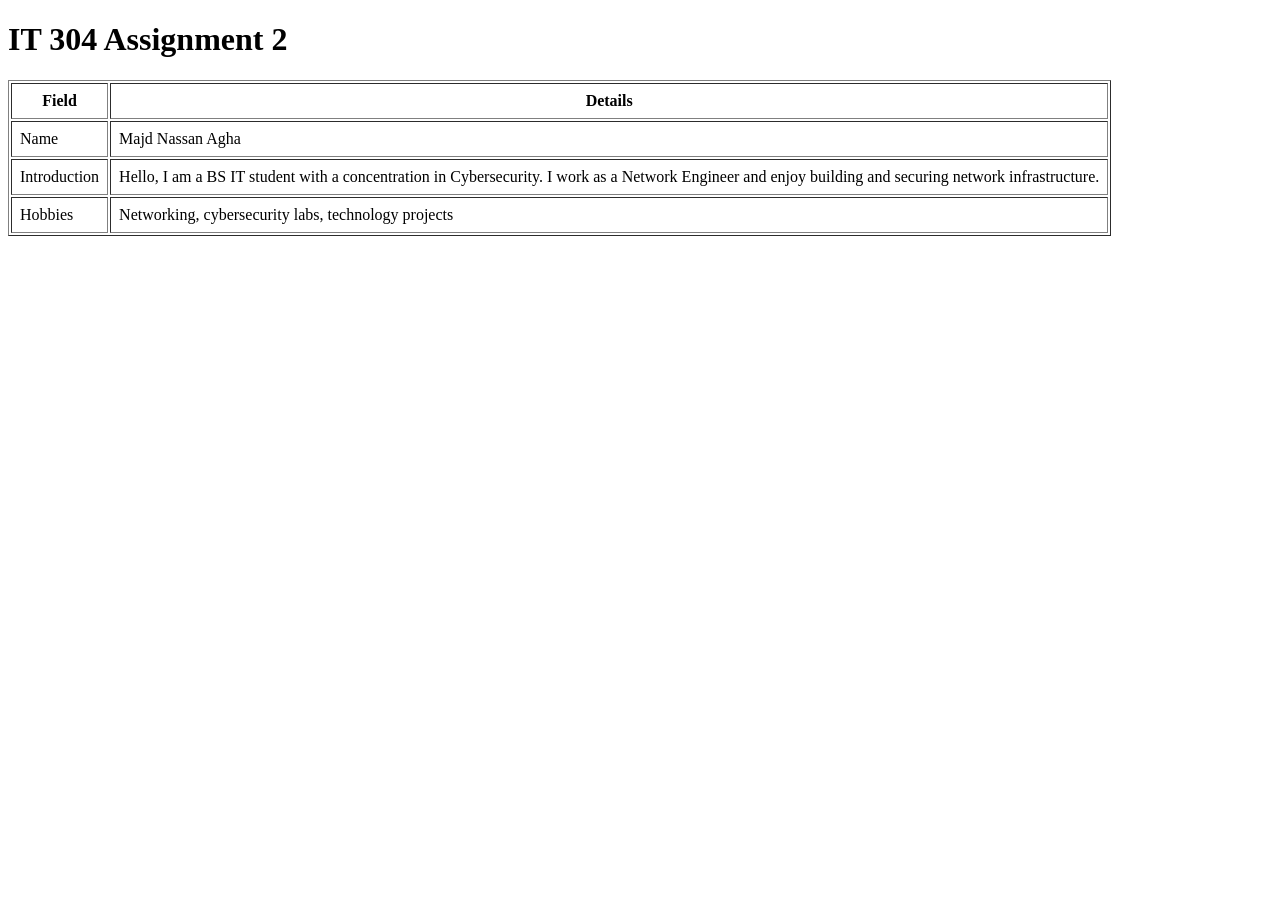
==== index.html @ 6ccf08bb "Add homepage for IT304 Assignment 2" ====
<!doctype html>
<html>
<head>
  <title>Majd Nassan Agha | IT304</title>
</head>
<body>

<h1>IT 304 Assignment 2</h1>

<table border="1" cellpadding="8">
  <tr>
    <th>Field</th>
    <th>Details</th>
  </tr>
  <tr>
    <td>Name</td>
    <td>Majd Nassan Agha</td>
  </tr>
  <tr>
    <td>Introduction</td>
    <td>Hello, I am a BS IT student with a concentration in Cybersecurity. I work as a Network Engineer and enjoy building and securing network infrastructure.</td>
  </tr>
  <tr>
    <td>Hobbies</td>
    <td>Networking, cybersecurity labs, technology projects</td>
  </tr>
</table>

</body>
</html>
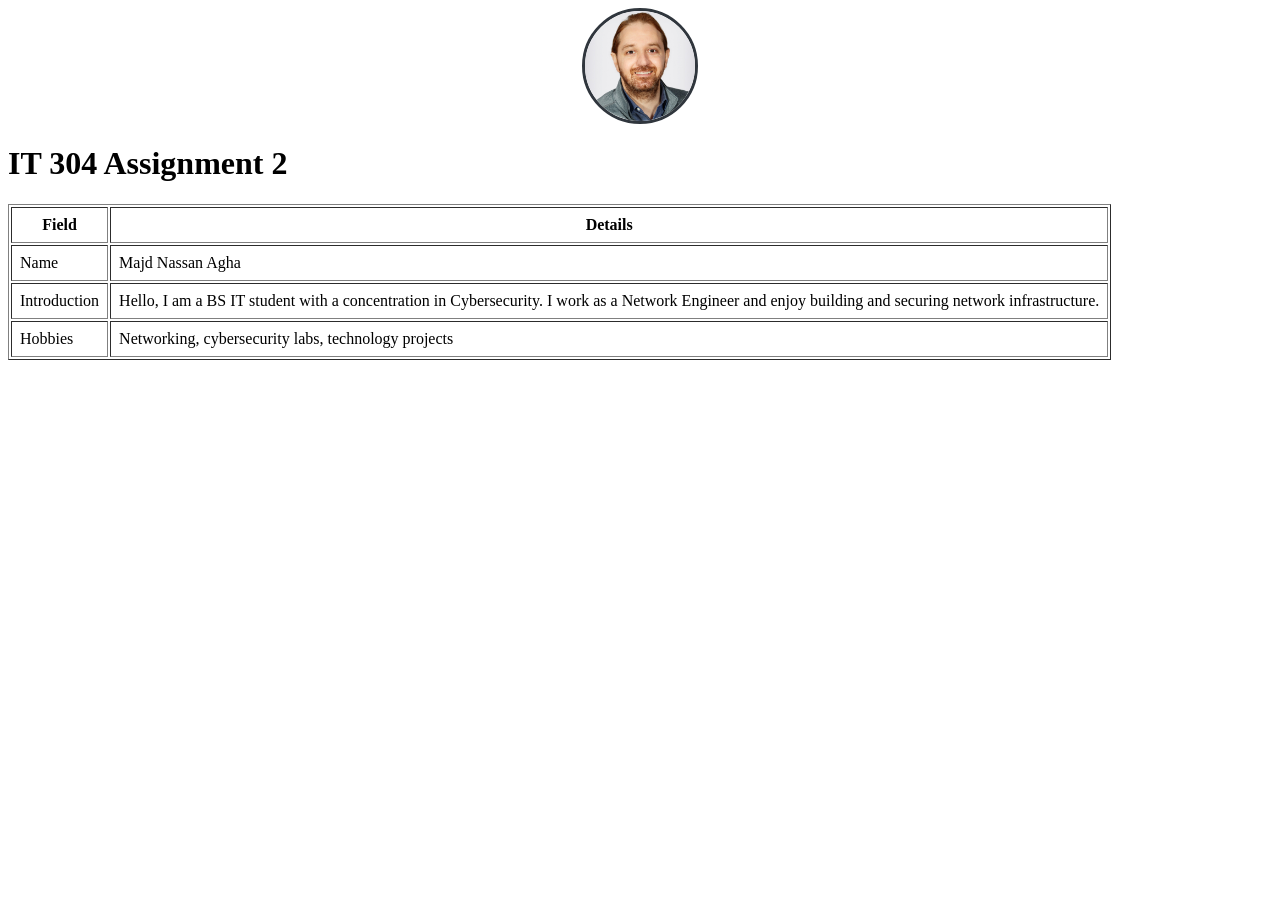
==== commit 42e3934c: "Fix body tag and duplicate heading" ====
--- a/index.html
+++ b/index.html
@@ -4,6 +4,9 @@
   <title>Majd Nassan Agha | IT304</title>
 </head>
 <body>
+
+<img src="profile.jpg" alt="Majd Nassan Agha" style="width:110px; height:110px; border-radius:50%; display:block; margin:0 auto 20px auto; border:3px solid #30363d;">
+
 
 <h1>IT 304 Assignment 2</h1>
 
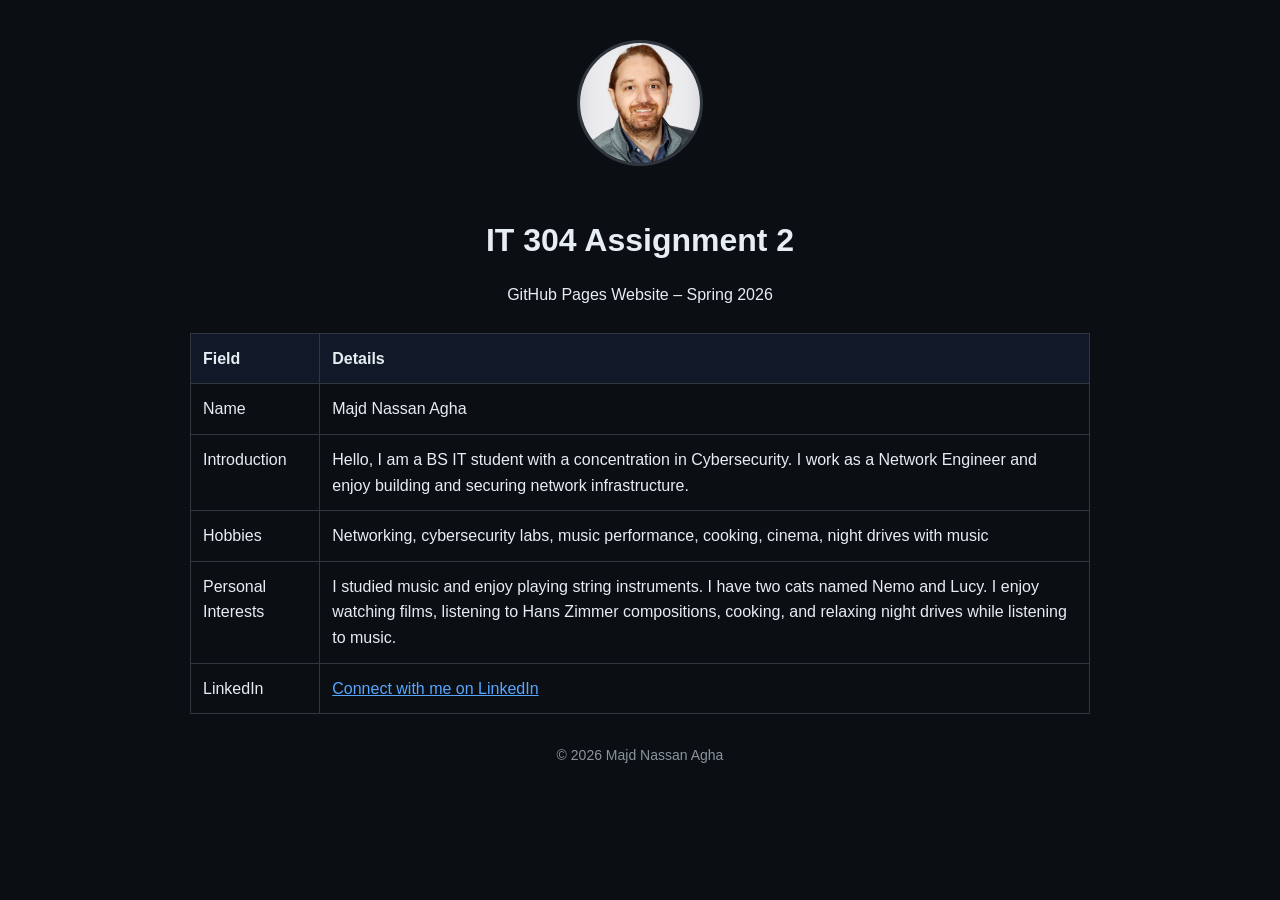
==== commit 831f0329: "Finalize professional homepage design" ====
--- a/index.html
+++ b/index.html
@@ -1,33 +1,123 @@
 <!doctype html>
-<html>
+<html lang="en">
 <head>
+  <meta charset="utf-8">
+  <meta name="viewport" content="width=device-width, initial-scale=1">
   <title>Majd Nassan Agha | IT304</title>
+
+  <style>
+    body {
+      font-family: Arial, sans-serif;
+      background-color: #0b0f14;
+      color: #e6edf3;
+      margin: 40px;
+      line-height: 1.6;
+    }
+
+    .container {
+      max-width: 900px;
+      margin: auto;
+      text-align: center;
+    }
+
+    img {
+      width: 120px;
+      height: 120px;
+      border-radius: 50%;
+      border: 3px solid #30363d;
+      margin-bottom: 20px;
+    }
+
+    h1 {
+      margin-bottom: 10px;
+    }
+
+    table {
+      width: 100%;
+      border-collapse: collapse;
+      margin-top: 25px;
+      text-align: left;
+    }
+
+    th, td {
+      border: 1px solid #30363d;
+      padding: 12px;
+      vertical-align: top;
+    }
+
+    th {
+      background-color: #111827;
+    }
+
+    .footer {
+      margin-top: 30px;
+      font-size: 14px;
+      color: #8b949e;
+    }
+  </style>
 </head>
+
 <body>
 
-<img src="profile.jpg" alt="Majd Nassan Agha" style="width:110px; height:110px; border-radius:50%; display:block; margin:0 auto 20px auto; border:3px solid #30363d;">
+<div class="container">
 
+  <img src="profile.jpg" alt="Majd Nassan Agha">
 
-<h1>IT 304 Assignment 2</h1>
+  <h1>IT 304 Assignment 2</h1>
+  <p>GitHub Pages Website – Spring 2026</p>
 
-<table border="1" cellpadding="8">
-  <tr>
-    <th>Field</th>
-    <th>Details</th>
-  </tr>
-  <tr>
-    <td>Name</td>
-    <td>Majd Nassan Agha</td>
-  </tr>
-  <tr>
-    <td>Introduction</td>
-    <td>Hello, I am a BS IT student with a concentration in Cybersecurity. I work as a Network Engineer and enjoy building and securing network infrastructure.</td>
-  </tr>
-  <tr>
-    <td>Hobbies</td>
-    <td>Networking, cybersecurity labs, technology projects</td>
-  </tr>
-</table>
+  <table>
+    <tr>
+      <th>Field</th>
+      <th>Details</th>
+    </tr>
+
+    <tr>
+      <td>Name</td>
+      <td>Majd Nassan Agha</td>
+    </tr>
+
+    <tr>
+      <td>Introduction</td>
+      <td>
+        Hello, I am a BS IT student with a concentration in Cybersecurity.
+        I work as a Network Engineer and enjoy building and securing network infrastructure.
+      </td>
+    </tr>
+
+    <tr>
+      <td>Hobbies</td>
+      <td>
+        Networking, cybersecurity labs, music performance, cooking, cinema, night drives with music
+      </td>
+    </tr>
+
+    <tr>
+      <td>Personal Interests</td>
+      <td>
+        I studied music and enjoy playing string instruments.
+        I have two cats named Nemo and Lucy.
+        I enjoy watching films, listening to Hans Zimmer compositions,
+        cooking, and relaxing night drives while listening to music.
+      </td>
+    </tr>
+
+    <tr>
+      <td>LinkedIn</td>
+      <td>
+        <a href="https://www.linkedin.com/in/majd-nassan-agha-2a754b290/" target="_blank" style="color:#58a6ff;">
+          Connect with me on LinkedIn
+        </a>
+      </td>
+    </tr>
+
+  </table>
+
+  <div class="footer">
+    © 2026 Majd Nassan Agha
+  </div>
+
+</div>
 
 </body>
 </html>
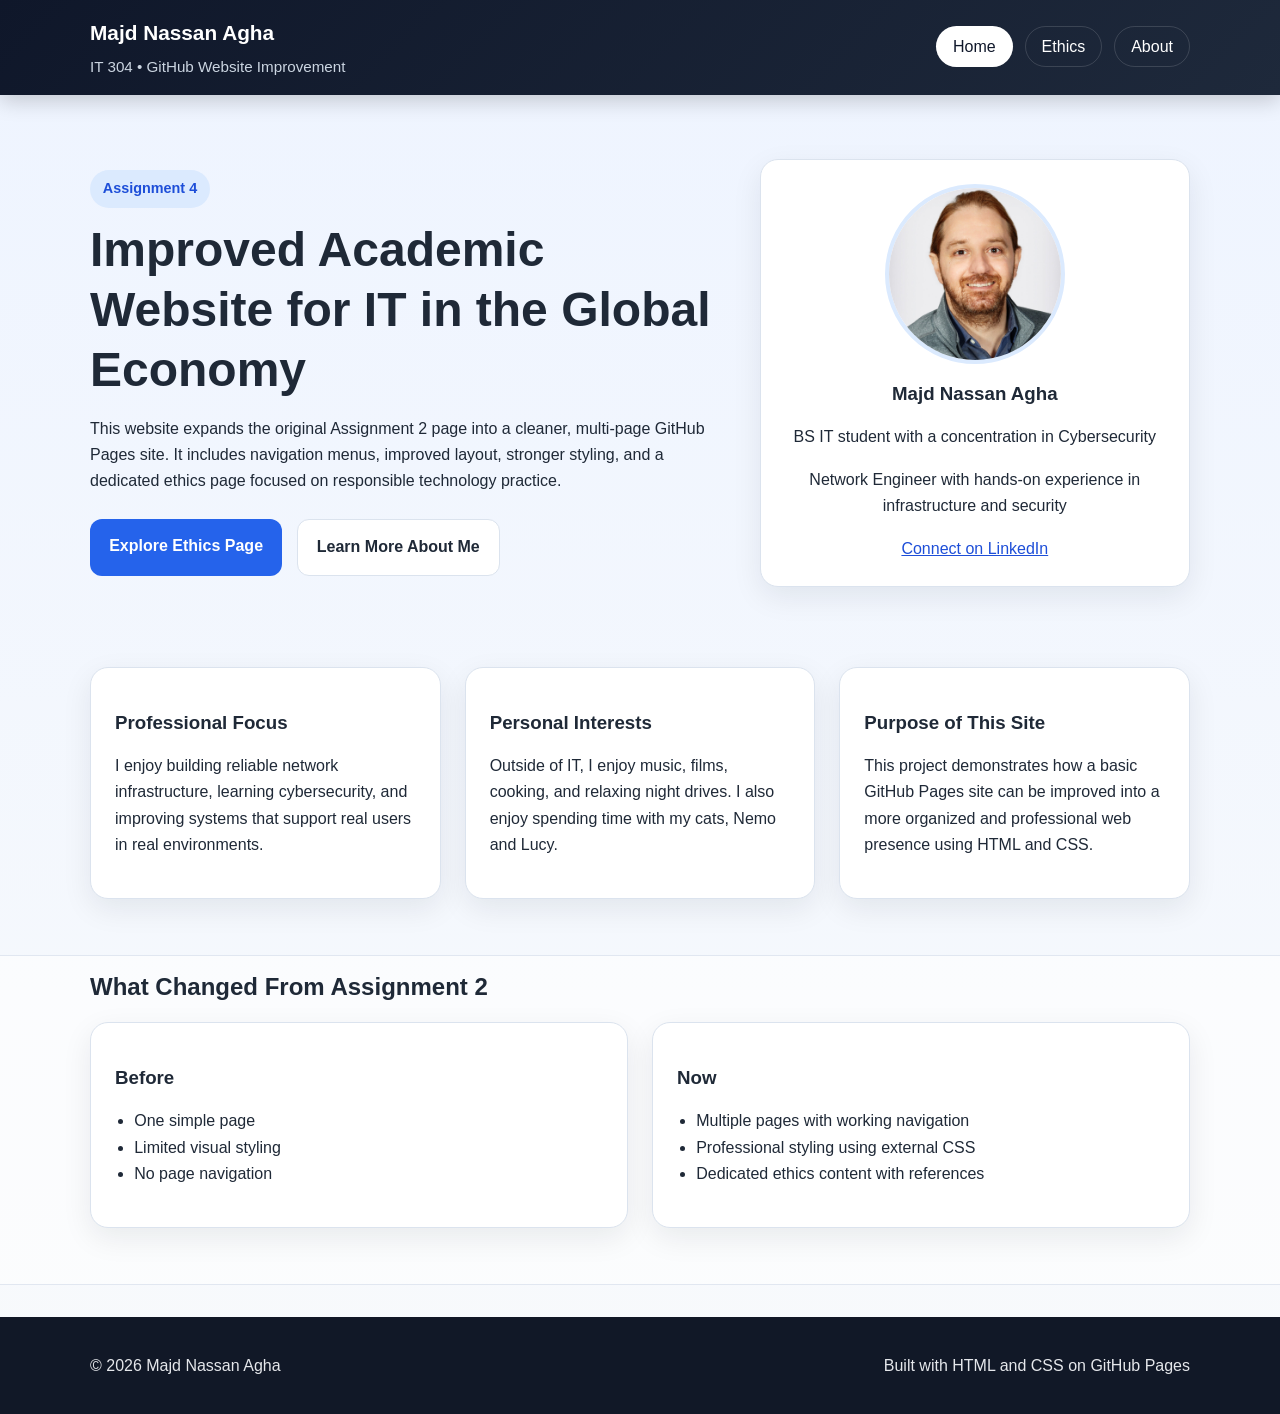
==== commit 668cc1de: "Assignment 4 website update" ====
--- a/index.html
+++ b/index.html
@@ -1,123 +1,111 @@
-<!doctype html>
+<!DOCTYPE html>
 <html lang="en">
 <head>
-  <meta charset="utf-8">
-  <meta name="viewport" content="width=device-width, initial-scale=1">
-  <title>Majd Nassan Agha | IT304</title>
+  <meta charset="UTF-8" />
+  <meta name="viewport" content="width=device-width, initial-scale=1.0" />
+  <title>Majd Nassan Agha | IT 304 Assignment 4</title>
+  <link rel="stylesheet" href="styles.css" />
+</head>
+<body>
+  <header class="site-header">
+    <div class="container nav-wrap">
+      <div>
+        <h1 class="logo">Majd Nassan Agha</h1>
+        <p class="tagline">IT 304 • GitHub Website Improvement</p>
+      </div>
+      <nav>
+        <ul class="nav-menu">
+          <li><a class="active" href="index.html">Home</a></li>
+          <li><a href="ethics.html">Ethics</a></li>
+          <li><a href="about.html">About</a></li>
+        </ul>
+      </nav>
+    </div>
+  </header>
 
-  <style>
-    body {
-      font-family: Arial, sans-serif;
-      background-color: #0b0f14;
-      color: #e6edf3;
-      margin: 40px;
-      line-height: 1.6;
-    }
+  <main>
+    <section class="hero">
+      <div class="container hero-grid">
+        <div>
+          <span class="pill">Assignment 4</span>
+          <h2>Improved Academic Website for IT in the Global Economy</h2>
+          <p>
+            This website expands the original Assignment 2 page into a cleaner,
+            multi-page GitHub Pages site. It includes navigation menus, improved
+            layout, stronger styling, and a dedicated ethics page focused on
+            responsible technology practice.
+          </p>
+          <div class="button-row">
+            <a class="button primary" href="ethics.html">Explore Ethics Page</a>
+            <a class="button secondary" href="about.html">Learn More About Me</a>
+          </div>
+        </div>
+        <div class="card profile-card">
+          <img src="profile.jpg" alt="Portrait of Majd Nassan Agha" class="profile-image" />
+          <h3>Majd Nassan Agha</h3>
+          <p>BS IT student with a concentration in Cybersecurity</p>
+          <p>Network Engineer with hands-on experience in infrastructure and security</p>
+          <a class="text-link" href="https://www.linkedin.com/in/majd-nassan-agha-2a754b290/" target="_blank" rel="noopener noreferrer">Connect on LinkedIn</a>
+        </div>
+      </div>
+    </section>
 
-    .container {
-      max-width: 900px;
-      margin: auto;
-      text-align: center;
-    }
+    <section class="section">
+      <div class="container grid three-up">
+        <article class="card">
+          <h3>Professional Focus</h3>
+          <p>
+            I enjoy building reliable network infrastructure, learning cybersecurity,
+            and improving systems that support real users in real environments.
+          </p>
+        </article>
+        <article class="card">
+          <h3>Personal Interests</h3>
+          <p>
+            Outside of IT, I enjoy music, films, cooking, and relaxing night drives.
+            I also enjoy spending time with my cats, Nemo and Lucy.
+          </p>
+        </article>
+        <article class="card">
+          <h3>Purpose of This Site</h3>
+          <p>
+            This project demonstrates how a basic GitHub Pages site can be improved
+            into a more organized and professional web presence using HTML and CSS.
+          </p>
+        </article>
+      </div>
+    </section>
 
-    img {
-      width: 120px;
-      height: 120px;
-      border-radius: 50%;
-      border: 3px solid #30363d;
-      margin-bottom: 20px;
-    }
+    <section class="section alt-section">
+      <div class="container">
+        <h2 class="section-title">What Changed From Assignment 2</h2>
+        <div class="grid two-up">
+          <div class="card">
+            <h3>Before</h3>
+            <ul>
+              <li>One simple page</li>
+              <li>Limited visual styling</li>
+              <li>No page navigation</li>
+            </ul>
+          </div>
+          <div class="card">
+            <h3>Now</h3>
+            <ul>
+              <li>Multiple pages with working navigation</li>
+              <li>Professional styling using external CSS</li>
+              <li>Dedicated ethics content with references</li>
+            </ul>
+          </div>
+        </div>
+      </div>
+    </section>
+  </main>
 
-    h1 {
-      margin-bottom: 10px;
-    }
-
-    table {
-      width: 100%;
-      border-collapse: collapse;
-      margin-top: 25px;
-      text-align: left;
-    }
-
-    th, td {
-      border: 1px solid #30363d;
-      padding: 12px;
-      vertical-align: top;
-    }
-
-    th {
-      background-color: #111827;
-    }
-
-    .footer {
-      margin-top: 30px;
-      font-size: 14px;
-      color: #8b949e;
-    }
-  </style>
-</head>
-
-<body>
-
-<div class="container">
-
-  <img src="profile.jpg" alt="Majd Nassan Agha">
-
-  <h1>IT 304 Assignment 2</h1>
-  <p>GitHub Pages Website – Spring 2026</p>
-
-  <table>
-    <tr>
-      <th>Field</th>
-      <th>Details</th>
-    </tr>
-
-    <tr>
-      <td>Name</td>
-      <td>Majd Nassan Agha</td>
-    </tr>
-
-    <tr>
-      <td>Introduction</td>
-      <td>
-        Hello, I am a BS IT student with a concentration in Cybersecurity.
-        I work as a Network Engineer and enjoy building and securing network infrastructure.
-      </td>
-    </tr>
-
-    <tr>
-      <td>Hobbies</td>
-      <td>
-        Networking, cybersecurity labs, music performance, cooking, cinema, night drives with music
-      </td>
-    </tr>
-
-    <tr>
-      <td>Personal Interests</td>
-      <td>
-        I studied music and enjoy playing string instruments.
-        I have two cats named Nemo and Lucy.
-        I enjoy watching films, listening to Hans Zimmer compositions,
-        cooking, and relaxing night drives while listening to music.
-      </td>
-    </tr>
-
-    <tr>
-      <td>LinkedIn</td>
-      <td>
-        <a href="https://www.linkedin.com/in/majd-nassan-agha-2a754b290/" target="_blank" style="color:#58a6ff;">
-          Connect with me on LinkedIn
-        </a>
-      </td>
-    </tr>
-
-  </table>
-
-  <div class="footer">
-    © 2026 Majd Nassan Agha
-  </div>
-
-</div>
-
+  <footer class="site-footer">
+    <div class="container footer-flex">
+      <p>© 2026 Majd Nassan Agha</p>
+      <p>Built with HTML and CSS on GitHub Pages</p>
+    </div>
+  </footer>
 </body>
 </html>
--- a/styles.css
+++ b/styles.css
@@ -0,0 +1,269 @@
+:root {
+  --bg: #0f172a;
+  --bg-soft: #111827;
+  --panel: #ffffff;
+  --panel-alt: #f8fafc;
+  --text: #1f2937;
+  --muted: #475569;
+  --line: #dbe3ee;
+  --brand: #2563eb;
+  --brand-dark: #1d4ed8;
+  --shadow: 0 10px 30px rgba(15, 23, 42, 0.08);
+  --radius: 18px;
+  --max: 1100px;
+}
+
+* {
+  box-sizing: border-box;
+}
+
+html {
+  scroll-behavior: smooth;
+}
+
+body {
+  margin: 0;
+  font-family: Arial, Helvetica, sans-serif;
+  color: var(--text);
+  background: linear-gradient(180deg, #eef4ff 0%, #f8fafc 100%);
+  line-height: 1.65;
+}
+
+img {
+  max-width: 100%;
+  display: block;
+}
+
+.container {
+  width: min(var(--max), calc(100% - 2rem));
+  margin: 0 auto;
+}
+
+.narrow {
+  width: min(850px, calc(100% - 2rem));
+  margin: 0 auto;
+}
+
+.site-header {
+  background: linear-gradient(135deg, var(--bg) 0%, #1e293b 100%);
+  color: white;
+  padding: 1rem 0;
+  position: sticky;
+  top: 0;
+  z-index: 100;
+  box-shadow: 0 6px 20px rgba(0, 0, 0, 0.18);
+}
+
+.nav-wrap {
+  display: flex;
+  align-items: center;
+  justify-content: space-between;
+  gap: 1rem;
+  flex-wrap: wrap;
+}
+
+.logo {
+  margin: 0;
+  font-size: 1.3rem;
+}
+
+.tagline {
+  margin: 0.2rem 0 0;
+  color: #cbd5e1;
+  font-size: 0.95rem;
+}
+
+.nav-menu {
+  display: flex;
+  list-style: none;
+  gap: 0.75rem;
+  padding: 0;
+  margin: 0;
+  flex-wrap: wrap;
+}
+
+.nav-menu a {
+  color: white;
+  text-decoration: none;
+  padding: 0.7rem 1rem;
+  border-radius: 999px;
+  border: 1px solid rgba(255, 255, 255, 0.14);
+  transition: 0.25s ease;
+}
+
+.nav-menu a:hover,
+.nav-menu a.active {
+  background: white;
+  color: var(--bg);
+}
+
+.hero,
+.page-banner {
+  padding: 4rem 0;
+}
+
+.hero-grid,
+.grid {
+  display: grid;
+  gap: 1.5rem;
+}
+
+.hero-grid {
+  grid-template-columns: 1.35fr 0.9fr;
+  align-items: center;
+}
+
+.two-up {
+  grid-template-columns: repeat(2, minmax(0, 1fr));
+}
+
+.three-up {
+  grid-template-columns: repeat(3, minmax(0, 1fr));
+}
+
+.align-start {
+  align-items: start;
+}
+
+h2,
+h3 {
+  line-height: 1.25;
+}
+
+.hero h2,
+.page-banner h2 {
+  font-size: clamp(2rem, 4vw, 3rem);
+  margin: 0.75rem 0 1rem;
+}
+
+.section {
+  padding: 1rem 0 3.5rem;
+}
+
+.alt-section {
+  background: rgba(255, 255, 255, 0.6);
+  border-top: 1px solid rgba(219, 227, 238, 0.8);
+  border-bottom: 1px solid rgba(219, 227, 238, 0.8);
+}
+
+.section-title {
+  margin-top: 0;
+  margin-bottom: 1.25rem;
+}
+
+.card {
+  background: var(--panel);
+  border: 1px solid var(--line);
+  border-radius: var(--radius);
+  padding: 1.5rem;
+  box-shadow: var(--shadow);
+}
+
+.stack-card {
+  margin-bottom: 1.25rem;
+}
+
+.profile-card {
+  text-align: center;
+}
+
+.profile-image {
+  width: 180px;
+  height: 180px;
+  object-fit: cover;
+  border-radius: 50%;
+  margin: 0 auto 1rem;
+  border: 4px solid #dbeafe;
+}
+
+.pill {
+  display: inline-block;
+  padding: 0.45rem 0.8rem;
+  border-radius: 999px;
+  background: #dbeafe;
+  color: var(--brand-dark);
+  font-weight: bold;
+  font-size: 0.9rem;
+}
+
+.button-row {
+  display: flex;
+  gap: 0.9rem;
+  flex-wrap: wrap;
+  margin-top: 1.5rem;
+}
+
+.button {
+  text-decoration: none;
+  padding: 0.9rem 1.2rem;
+  border-radius: 12px;
+  font-weight: bold;
+  transition: 0.25s ease;
+}
+
+.button.primary {
+  background: var(--brand);
+  color: white;
+}
+
+.button.primary:hover {
+  background: var(--brand-dark);
+}
+
+.button.secondary {
+  background: white;
+  color: var(--text);
+  border: 1px solid var(--line);
+}
+
+.button.secondary:hover {
+  border-color: var(--brand);
+  color: var(--brand-dark);
+}
+
+.text-link,
+a {
+  color: var(--brand-dark);
+}
+
+ul,
+ol {
+  padding-left: 1.2rem;
+}
+
+.references li {
+  margin-bottom: 1rem;
+}
+
+.site-footer {
+  background: var(--bg-soft);
+  color: #e5e7eb;
+  padding: 1.2rem 0;
+  margin-top: 2rem;
+}
+
+.footer-flex {
+  display: flex;
+  justify-content: space-between;
+  gap: 1rem;
+  flex-wrap: wrap;
+}
+
+@media (max-width: 820px) {
+  .hero-grid,
+  .two-up,
+  .three-up {
+    grid-template-columns: 1fr;
+  }
+
+  .nav-wrap,
+  .footer-flex {
+    justify-content: center;
+    text-align: center;
+  }
+
+  .hero,
+  .page-banner {
+    padding: 3rem 0;
+  }
+}
